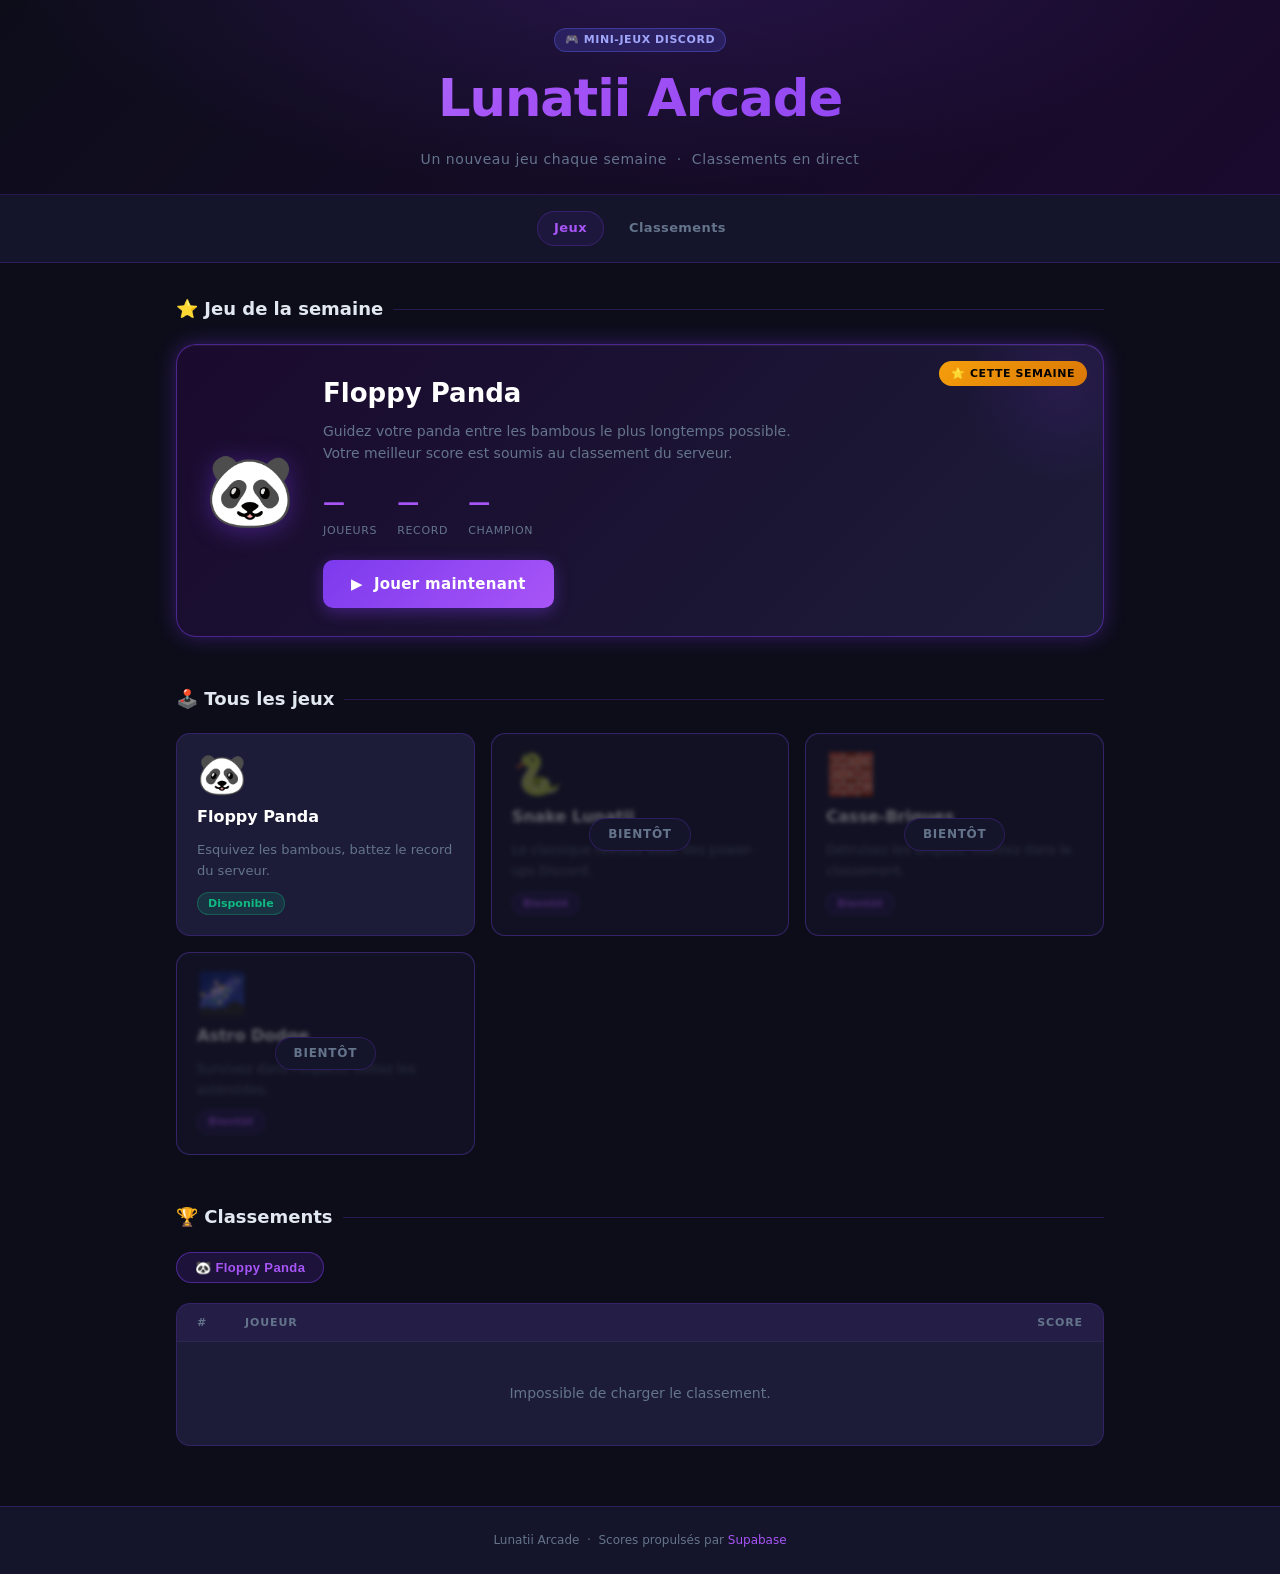
==== arcade/index.html @ 8558da73 "Initial commit — Lunatii Arcade + Floppy Panda" ====
<!DOCTYPE html>
<html lang="fr">
<head>
<meta charset="UTF-8">
<meta name="viewport" content="width=device-width, initial-scale=1.0">
<title>Lunatii Arcade</title>
<link rel="stylesheet" href="style.css">
</head>
<body>

<!-- Header -->
<header class="site-header">
  <div class="tagline-row">
    <span class="discord-badge">🎮 Mini-jeux Discord</span>
  </div>
  <h1 class="site-title">Lunatii Arcade</h1>
  <p class="site-subtitle">Un nouveau jeu chaque semaine &nbsp;·&nbsp; Classements en direct</p>
</header>

<!-- Nav -->
<nav class="site-nav">
  <a href="#jeux" class="nav-link active">Jeux</a>
  <a href="#classements" class="nav-link">Classements</a>
</nav>

<!-- Main -->
<main>

  <!-- Jeu de la semaine -->
  <section class="featured-section" id="jeux">
    <h2 class="section-title">⭐ Jeu de la semaine</h2>
    <div class="featured-card">
      <span class="featured-badge">⭐ Cette semaine</span>
      <div class="featured-emoji">🐼</div>
      <div class="featured-info">
        <h2>Floppy Panda</h2>
        <p>Guidez votre panda entre les bambous le plus longtemps possible.<br>
           Votre meilleur score est soumis au classement du serveur.</p>
        <div class="featured-stats">
          <div class="stat">
            <span class="stat-value" id="feat-players">—</span>
            <span class="stat-label">Joueurs</span>
          </div>
          <div class="stat">
            <span class="stat-value" id="feat-topscore">—</span>
            <span class="stat-label">Record</span>
          </div>
          <div class="stat">
            <span class="stat-value" id="feat-topplayer">—</span>
            <span class="stat-label">Champion</span>
          </div>
        </div>
        <a href="https://lunatii82.github.io/floppy-panda/" class="btn-play">▶&nbsp; Jouer maintenant</a>
      </div>
    </div>
  </section>

  <!-- Tous les jeux -->
  <section>
    <h2 class="section-title">🕹️ Tous les jeux</h2>
    <div class="games-grid">

      <a href="https://lunatii82.github.io/floppy-panda/" class="game-card">
        <span class="game-card-emoji">🐼</span>
        <span class="game-card-name">Floppy Panda</span>
        <span class="game-card-desc">Esquivez les bambous, battez le record du serveur.</span>
        <span class="game-card-tag new">Disponible</span>
      </a>

      <div class="game-card" style="cursor:default;">
        <span class="game-card-emoji">🐍</span>
        <span class="game-card-name">Snake Lunatii</span>
        <span class="game-card-desc">Le classique revisité avec des power-ups Discord.</span>
        <span class="game-card-tag">Bientôt</span>
        <div class="soon-overlay"><span class="soon-badge">BIENTÔT</span></div>
      </div>

      <div class="game-card" style="cursor:default;">
        <span class="game-card-emoji">🧱</span>
        <span class="game-card-name">Casse-Briques</span>
        <span class="game-card-desc">Détruisez les briques, montez dans le classement.</span>
        <span class="game-card-tag">Bientôt</span>
        <div class="soon-overlay"><span class="soon-badge">BIENTÔT</span></div>
      </div>

      <div class="game-card" style="cursor:default;">
        <span class="game-card-emoji">🌌</span>
        <span class="game-card-name">Astro Dodge</span>
        <span class="game-card-desc">Survivez dans l'espace, évitez les astéroïdes.</span>
        <span class="game-card-tag">Bientôt</span>
        <div class="soon-overlay"><span class="soon-badge">BIENTÔT</span></div>
      </div>

    </div>
  </section>

  <!-- Classements -->
  <section id="classements">
    <h2 class="section-title">🏆 Classements</h2>

    <div class="lb-tabs">
      <button class="lb-tab active" data-game="floppy-panda">🐼 Floppy Panda</button>
    </div>

    <div id="lb-floppy-panda" class="lb-panel active">
      <div class="lb-table">
        <div class="lb-row header">
          <span>#</span>
          <span>Joueur</span>
          <span style="text-align:right">Score</span>
        </div>
        <div id="lb-body-floppy-panda" class="lb-loading">Chargement</div>
      </div>
    </div>
  </section>

</main>

<!-- Footer -->
<footer class="site-footer">
  <p>Lunatii Arcade &nbsp;·&nbsp; Scores propulsés par <a href="https://supabase.com" target="_blank" rel="noopener">Supabase</a></p>
</footer>

<script>
const SUPABASE_URL = 'https://rqybsymsxjhblpmwwkod.supabase.co';
const SUPABASE_KEY = 'sb_publishable_Kzg89oIvbVe3VKbV9efA6g_Ip-4mFuH';

const myPseudo = localStorage.getItem('flappypanda_pseudo') || '';

// Tab switching
document.querySelectorAll('.lb-tab').forEach(tab => {
  tab.addEventListener('click', () => {
    document.querySelectorAll('.lb-tab').forEach(t => t.classList.remove('active'));
    document.querySelectorAll('.lb-panel').forEach(p => p.classList.remove('active'));
    tab.classList.add('active');
    document.getElementById('lb-' + tab.dataset.game).classList.add('active');
  });
});

const MEDALS = ['🥇', '🥈', '🥉'];

function rankClass(i) {
  if (i === 0) return 'r1';
  if (i === 1) return 'r2';
  if (i === 2) return 'r3';
  return 'num';
}

function renderLeaderboard(game, rows) {
  const body = document.getElementById('lb-body-' + game);
  if (!rows || rows.length === 0) {
    body.className = 'lb-empty';
    body.textContent = 'Aucun score enregistré. Soyez le premier ! 🎮';
    return;
  }
  body.className = '';
  body.innerHTML = rows.map((r, i) => `
    <div class="lb-row">
      <span class="lb-rank ${rankClass(i)}">${MEDALS[i] || (i + 1) + '.'}</span>
      <span class="lb-pseudo">
        ${escHtml(r.pseudo)}
        ${r.pseudo === myPseudo ? '<span>Vous</span>' : ''}
      </span>
      <span class="lb-score">${r.score}</span>
    </div>
  `).join('');
}

function escHtml(str) {
  return str.replace(/&/g,'&amp;').replace(/</g,'&lt;').replace(/>/g,'&gt;').replace(/"/g,'&quot;');
}

async function loadLeaderboard(game, limit = 10) {
  try {
    const res = await fetch(
      `${SUPABASE_URL}/rest/v1/scores?jeu=eq.${game}&order=score.desc&limit=${limit}&select=pseudo,score`,
      { headers: { 'apikey': SUPABASE_KEY, 'Authorization': `Bearer ${SUPABASE_KEY}` } }
    );
    if (!res.ok) throw new Error();
    const data = await res.json();
    renderLeaderboard(game, data);
    return data;
  } catch(_) {
    const body = document.getElementById('lb-body-' + game);
    body.className = 'lb-empty';
    body.textContent = 'Impossible de charger le classement.';
    return [];
  }
}

async function loadFeaturedStats() {
  try {
    const res = await fetch(
      `${SUPABASE_URL}/rest/v1/scores?jeu=eq.floppy-panda&order=score.desc&limit=100&select=pseudo,score`,
      { headers: { 'apikey': SUPABASE_KEY, 'Authorization': `Bearer ${SUPABASE_KEY}` } }
    );
    if (!res.ok) return;
    const data = await res.json();
    if (data.length === 0) return;

    // Unique players
    const uniquePlayers = new Set(data.map(r => r.pseudo)).size;
    document.getElementById('feat-players').textContent = uniquePlayers;
    document.getElementById('feat-topscore').textContent = data[0].score;
    document.getElementById('feat-topplayer').textContent = data[0].pseudo;
  } catch(_) {}
}

// Load everything
loadLeaderboard('floppy-panda', 10);
loadFeaturedStats();
</script>
</body>
</html>
---- arcade/style.css ----
/* ===== Reset & Base ===== */
*, *::before, *::after { margin: 0; padding: 0; box-sizing: border-box; }

:root {
  --bg:        #0d0d1a;
  --surface:   #14142a;
  --card:      #1c1c38;
  --accent:    #7c3aed;
  --accent2:   #a855f7;
  --gold:      #f59e0b;
  --green:     #10b981;
  --text:      #e2e8f0;
  --muted:     #64748b;
  --border:    rgba(124,58,237,0.25);
  --glow:      0 0 20px rgba(124,58,237,0.35);
  --radius:    14px;
}

html { scroll-behavior: smooth; }

body {
  background: var(--bg);
  color: var(--text);
  font-family: 'Segoe UI', system-ui, Arial, sans-serif;
  line-height: 1.6;
  min-height: 100vh;
}

/* ===== Header ===== */
.site-header {
  background: linear-gradient(135deg, #0d0d1a 0%, #1a0a2e 100%);
  border-bottom: 1px solid var(--border);
  padding: 28px 24px 24px;
  text-align: center;
  position: relative;
  overflow: hidden;
}
.site-header::before {
  content: '';
  position: absolute;
  inset: 0;
  background: radial-gradient(ellipse at 50% -20%, rgba(124,58,237,0.18) 0%, transparent 70%);
  pointer-events: none;
}
.site-header .tagline-row {
  display: flex;
  align-items: center;
  justify-content: center;
  gap: 10px;
  margin-bottom: 6px;
}
.site-header .discord-badge {
  background: rgba(88,101,242,0.2);
  border: 1px solid rgba(88,101,242,0.4);
  color: #a5b4fc;
  font-size: 11px;
  font-weight: 600;
  padding: 2px 10px;
  border-radius: 20px;
  letter-spacing: 0.05em;
  text-transform: uppercase;
}
.site-title {
  font-size: clamp(2rem, 6vw, 3.2rem);
  font-weight: 900;
  letter-spacing: -0.02em;
  background: linear-gradient(135deg, #c4b5fd 0%, #a855f7 40%, #7c3aed 100%);
  -webkit-background-clip: text;
  -webkit-text-fill-color: transparent;
  background-clip: text;
  margin-bottom: 8px;
}
.site-subtitle {
  color: var(--muted);
  font-size: 14px;
  letter-spacing: 0.04em;
}

/* ===== Navigation ===== */
.site-nav {
  display: flex;
  justify-content: center;
  gap: 8px;
  padding: 16px 24px;
  background: var(--surface);
  border-bottom: 1px solid var(--border);
  flex-wrap: wrap;
}
.nav-link {
  color: var(--muted);
  text-decoration: none;
  font-size: 13px;
  font-weight: 600;
  padding: 6px 16px;
  border-radius: 20px;
  border: 1px solid transparent;
  transition: all 0.2s;
  letter-spacing: 0.03em;
}
.nav-link:hover, .nav-link.active {
  color: var(--accent2);
  border-color: var(--border);
  background: rgba(124,58,237,0.1);
}

/* ===== Main layout ===== */
main {
  max-width: 960px;
  margin: 0 auto;
  padding: 32px 16px 60px;
  display: flex;
  flex-direction: column;
  gap: 48px;
}

/* ===== Section titles ===== */
.section-title {
  font-size: 18px;
  font-weight: 800;
  color: var(--text);
  margin-bottom: 20px;
  display: flex;
  align-items: center;
  gap: 10px;
}
.section-title::after {
  content: '';
  flex: 1;
  height: 1px;
  background: var(--border);
}

/* ===== Featured game ===== */
.featured-section {}

.featured-card {
  background: linear-gradient(135deg, #1a0a2e 0%, #1c1c38 100%);
  border: 1px solid rgba(124,58,237,0.5);
  border-radius: 20px;
  padding: 28px;
  display: flex;
  gap: 28px;
  align-items: center;
  box-shadow: var(--glow), inset 0 1px 0 rgba(255,255,255,0.05);
  position: relative;
  overflow: hidden;
}
.featured-card::before {
  content: '';
  position: absolute;
  top: -60px; right: -60px;
  width: 200px; height: 200px;
  background: radial-gradient(circle, rgba(124,58,237,0.12) 0%, transparent 70%);
  pointer-events: none;
}
.featured-badge {
  position: absolute;
  top: 16px; right: 16px;
  background: linear-gradient(135deg, var(--gold), #d97706);
  color: #000;
  font-size: 11px;
  font-weight: 800;
  padding: 4px 12px;
  border-radius: 20px;
  letter-spacing: 0.05em;
  text-transform: uppercase;
}
.featured-emoji {
  font-size: 72px;
  line-height: 1;
  flex-shrink: 0;
  filter: drop-shadow(0 4px 12px rgba(124,58,237,0.4));
}
.featured-info { flex: 1; }
.featured-info h2 {
  font-size: 26px;
  font-weight: 900;
  color: #fff;
  margin-bottom: 6px;
}
.featured-info p {
  color: var(--muted);
  font-size: 14px;
  margin-bottom: 20px;
  line-height: 1.6;
}
.featured-stats {
  display: flex;
  gap: 20px;
  margin-bottom: 20px;
  flex-wrap: wrap;
}
.stat {
  display: flex;
  flex-direction: column;
  gap: 2px;
}
.stat-value {
  font-size: 22px;
  font-weight: 800;
  color: var(--accent2);
}
.stat-label {
  font-size: 11px;
  color: var(--muted);
  text-transform: uppercase;
  letter-spacing: 0.06em;
}
.btn-play {
  display: inline-flex;
  align-items: center;
  gap: 8px;
  background: linear-gradient(135deg, var(--accent), var(--accent2));
  color: #fff;
  text-decoration: none;
  font-size: 15px;
  font-weight: 700;
  padding: 12px 28px;
  border-radius: 10px;
  transition: all 0.2s;
  box-shadow: 0 4px 16px rgba(124,58,237,0.4);
  letter-spacing: 0.02em;
}
.btn-play:hover {
  transform: translateY(-2px);
  box-shadow: 0 6px 24px rgba(124,58,237,0.55);
}
.btn-play:active { transform: translateY(0); }

/* ===== Game grid ===== */
.games-grid {
  display: grid;
  grid-template-columns: repeat(auto-fill, minmax(240px, 1fr));
  gap: 16px;
}
.game-card {
  background: var(--card);
  border: 1px solid var(--border);
  border-radius: var(--radius);
  padding: 20px;
  text-decoration: none;
  color: inherit;
  display: flex;
  flex-direction: column;
  gap: 10px;
  transition: all 0.2s;
  position: relative;
  overflow: hidden;
}
.game-card:hover {
  border-color: rgba(124,58,237,0.6);
  transform: translateY(-3px);
  box-shadow: var(--glow);
}
.game-card-emoji { font-size: 40px; line-height: 1; }
.game-card-name { font-size: 16px; font-weight: 700; color: #fff; }
.game-card-desc { font-size: 13px; color: var(--muted); }
.game-card-tag {
  display: inline-block;
  background: rgba(124,58,237,0.15);
  color: var(--accent2);
  border: 1px solid rgba(124,58,237,0.3);
  font-size: 11px;
  font-weight: 600;
  padding: 2px 10px;
  border-radius: 20px;
  align-self: flex-start;
}
.game-card-tag.new { background: rgba(16,185,129,0.15); color: var(--green); border-color: rgba(16,185,129,0.3); }
.soon-overlay {
  position: absolute;
  inset: 0;
  background: rgba(13,13,26,0.65);
  display: flex;
  align-items: center;
  justify-content: center;
  border-radius: var(--radius);
  backdrop-filter: blur(2px);
}
.soon-badge {
  background: var(--surface);
  border: 1px solid var(--border);
  color: var(--muted);
  font-size: 12px;
  font-weight: 700;
  padding: 6px 18px;
  border-radius: 20px;
  letter-spacing: 0.06em;
}

/* ===== Leaderboard ===== */
.leaderboard-section {}
.lb-tabs {
  display: flex;
  gap: 8px;
  margin-bottom: 20px;
  flex-wrap: wrap;
}
.lb-tab {
  background: var(--card);
  border: 1px solid var(--border);
  color: var(--muted);
  font-size: 13px;
  font-weight: 600;
  padding: 7px 18px;
  border-radius: 20px;
  cursor: pointer;
  transition: all 0.2s;
  letter-spacing: 0.03em;
}
.lb-tab.active {
  background: rgba(124,58,237,0.15);
  border-color: rgba(124,58,237,0.5);
  color: var(--accent2);
}
.lb-panel { display: none; }
.lb-panel.active { display: block; }

.lb-table {
  background: var(--card);
  border: 1px solid var(--border);
  border-radius: var(--radius);
  overflow: hidden;
}
.lb-row {
  display: grid;
  grid-template-columns: 48px 1fr auto;
  align-items: center;
  padding: 14px 20px;
  border-bottom: 1px solid rgba(255,255,255,0.04);
  transition: background 0.15s;
}
.lb-row:last-child { border-bottom: none; }
.lb-row:hover { background: rgba(255,255,255,0.03); }
.lb-row.header {
  background: rgba(124,58,237,0.08);
  padding: 10px 20px;
  font-size: 11px;
  font-weight: 700;
  color: var(--muted);
  text-transform: uppercase;
  letter-spacing: 0.08em;
}
.lb-rank {
  font-size: 18px;
  font-weight: 900;
  text-align: center;
}
.lb-rank.r1 { color: var(--gold); }
.lb-rank.r2 { color: #94a3b8; }
.lb-rank.r3 { color: #cd7c4a; }
.lb-rank.num { font-size: 14px; color: var(--muted); }
.lb-pseudo {
  font-size: 15px;
  font-weight: 600;
  color: var(--text);
}
.lb-pseudo span {
  display: inline-block;
  font-size: 10px;
  font-weight: 600;
  background: rgba(16,185,129,0.15);
  color: var(--green);
  border: 1px solid rgba(16,185,129,0.3);
  padding: 1px 7px;
  border-radius: 10px;
  margin-left: 8px;
  vertical-align: middle;
}
.lb-score {
  font-size: 20px;
  font-weight: 900;
  color: var(--accent2);
  text-align: right;
}
.lb-empty {
  padding: 40px 20px;
  text-align: center;
  color: var(--muted);
  font-size: 14px;
}
.lb-loading {
  padding: 30px 20px;
  text-align: center;
  color: var(--muted);
  font-size: 13px;
}
.lb-loading::after {
  content: '';
  display: inline-block;
  width: 16px; height: 16px;
  border: 2px solid var(--border);
  border-top-color: var(--accent2);
  border-radius: 50%;
  animation: spin 0.8s linear infinite;
  margin-left: 8px;
  vertical-align: middle;
}
@keyframes spin { to { transform: rotate(360deg); } }

/* ===== Footer ===== */
.site-footer {
  text-align: center;
  padding: 24px;
  border-top: 1px solid var(--border);
  color: var(--muted);
  font-size: 12px;
  background: var(--surface);
}
.site-footer a { color: var(--accent2); text-decoration: none; }
.site-footer a:hover { text-decoration: underline; }

/* ===== Responsive ===== */
@media (max-width: 600px) {
  .featured-card { flex-direction: column; text-align: center; padding: 24px 20px; }
  .featured-emoji { font-size: 56px; }
  .featured-stats { justify-content: center; }
  .btn-play { width: 100%; justify-content: center; }
  .featured-badge { top: 12px; right: 12px; }
  .lb-row { grid-template-columns: 40px 1fr auto; padding: 12px 14px; }
  main { padding: 24px 12px 48px; gap: 36px; }
}
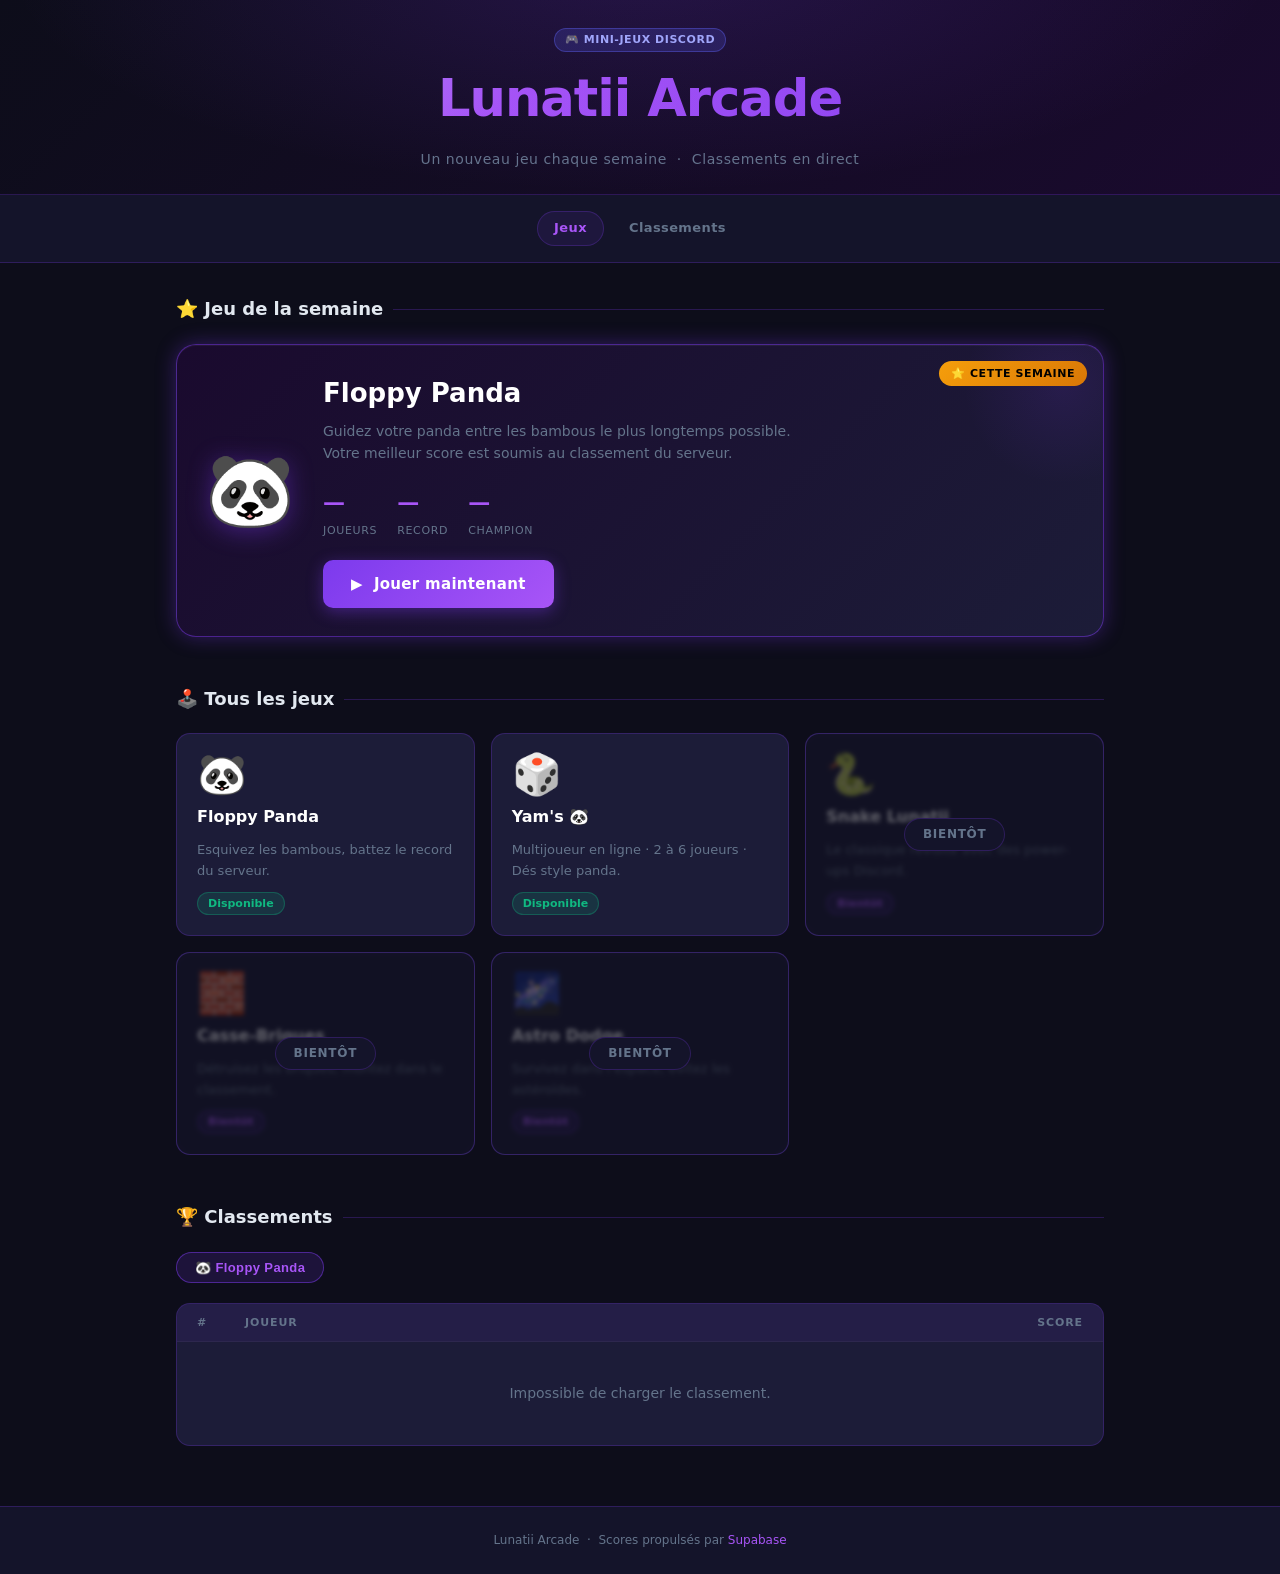
==== commit b40a2ea7: "Ajoute le Yam's multijoueur en ligne (2 à 6 joueurs) Co-Authored-By: Claude Sonnet 4.6 <noreply@anth" ====
--- a/arcade/index.html
+++ b/arcade/index.html
@@ -50,7 +50,7 @@
             <span class="stat-label">Champion</span>
           </div>
         </div>
-        <a href="https://lunatii82.github.io/floppy-panda/" class="btn-play">▶&nbsp; Jouer maintenant</a>
+        <a href="https://lunatii82.github.io/Weekly-game/floppy-panda/" class="btn-play">▶&nbsp; Jouer maintenant</a>
       </div>
     </div>
   </section>
@@ -60,10 +60,17 @@
     <h2 class="section-title">🕹️ Tous les jeux</h2>
     <div class="games-grid">
 
-      <a href="https://lunatii82.github.io/floppy-panda/" class="game-card">
+      <a href="https://lunatii82.github.io/Weekly-game/floppy-panda/" class="game-card">
         <span class="game-card-emoji">🐼</span>
         <span class="game-card-name">Floppy Panda</span>
         <span class="game-card-desc">Esquivez les bambous, battez le record du serveur.</span>
+        <span class="game-card-tag new">Disponible</span>
+      </a>
+
+      <a href="https://lunatii82.github.io/Weekly-game/yams/" class="game-card">
+        <span class="game-card-emoji">🎲</span>
+        <span class="game-card-name">Yam's 🐼</span>
+        <span class="game-card-desc">Multijoueur en ligne · 2 à 6 joueurs · Dés style panda.</span>
         <span class="game-card-tag new">Disponible</span>
       </a>
 
@@ -124,6 +131,7 @@
 <script>
 const SUPABASE_URL = 'https://rqybsymsxjhblpmwwkod.supabase.co';
 const SUPABASE_KEY = 'sb_publishable_Kzg89oIvbVe3VKbV9efA6g_Ip-4mFuH';
+const VERSION      = 'v1.1';
 
 const myPseudo = localStorage.getItem('flappypanda_pseudo') || '';
 
@@ -150,7 +158,7 @@
   const body = document.getElementById('lb-body-' + game);
   if (!rows || rows.length === 0) {
     body.className = 'lb-empty';
-    body.textContent = 'Aucun score enregistré. Soyez le premier ! 🎮';
+    body.textContent = 'Aucun score pour cette semaine. Soyez le premier ! 🎮';
     return;
   }
   body.className = '';
@@ -173,7 +181,7 @@
 async function loadLeaderboard(game, limit = 10) {
   try {
     const res = await fetch(
-      `${SUPABASE_URL}/rest/v1/scores?jeu=eq.${game}&order=score.desc&limit=${limit}&select=pseudo,score`,
+      `${SUPABASE_URL}/rest/v1/scores?jeu=eq.${game}&version=eq.${VERSION}&order=score.desc&limit=${limit}&select=pseudo,score`,
       { headers: { 'apikey': SUPABASE_KEY, 'Authorization': `Bearer ${SUPABASE_KEY}` } }
     );
     if (!res.ok) throw new Error();
@@ -191,14 +199,13 @@
 async function loadFeaturedStats() {
   try {
     const res = await fetch(
-      `${SUPABASE_URL}/rest/v1/scores?jeu=eq.floppy-panda&order=score.desc&limit=100&select=pseudo,score`,
+      `${SUPABASE_URL}/rest/v1/scores?jeu=eq.floppy-panda&version=eq.${VERSION}&order=score.desc&limit=100&select=pseudo,score`,
       { headers: { 'apikey': SUPABASE_KEY, 'Authorization': `Bearer ${SUPABASE_KEY}` } }
     );
     if (!res.ok) return;
     const data = await res.json();
     if (data.length === 0) return;
 
-    // Unique players
     const uniquePlayers = new Set(data.map(r => r.pseudo)).size;
     document.getElementById('feat-players').textContent = uniquePlayers;
     document.getElementById('feat-topscore').textContent = data[0].score;
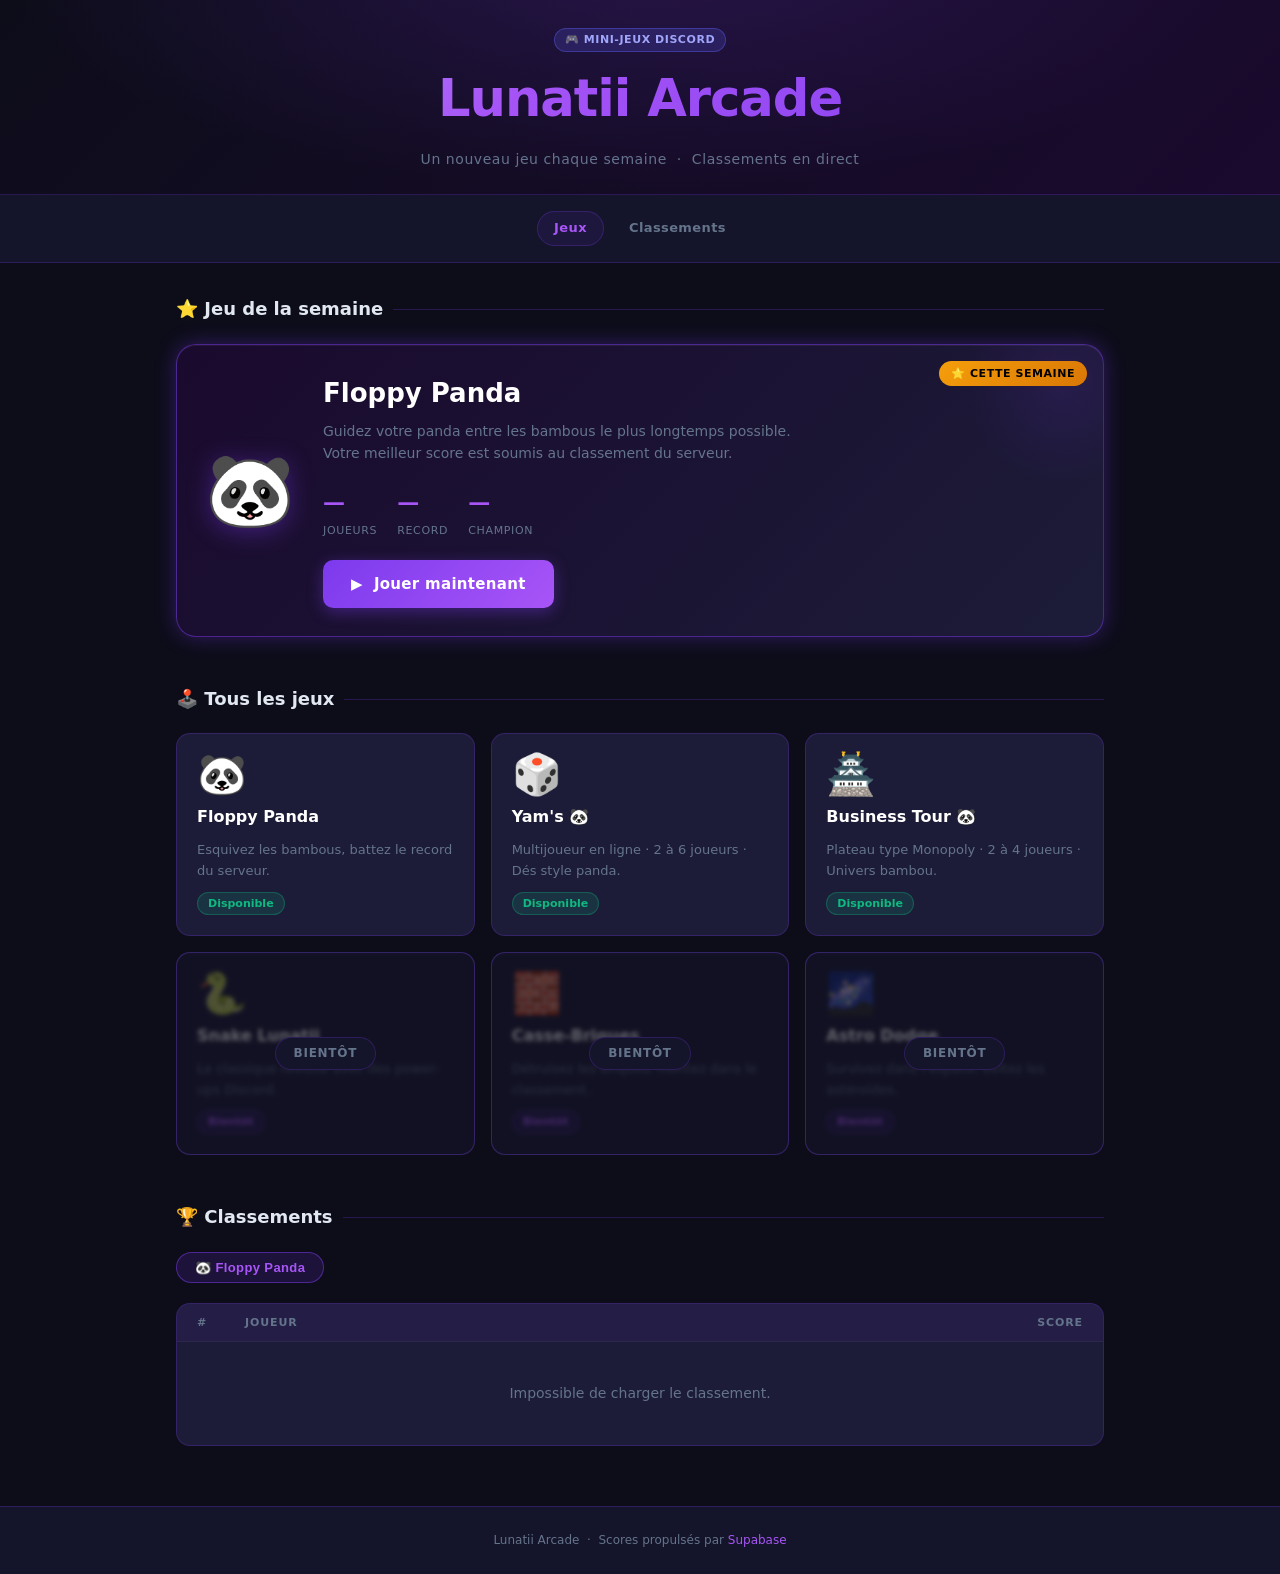
==== commit 8d480d3a: "Ajoute Business Tour 🐼 (plateau multijoueur 2 à 4 joueurs) Jeu type Monopoly thème panda/bambou avec" ====
--- a/arcade/index.html
+++ b/arcade/index.html
@@ -74,6 +74,13 @@
         <span class="game-card-tag new">Disponible</span>
       </a>
 
+      <a href="https://lunatii82.github.io/Weekly-game/business-tour/" class="game-card">
+        <span class="game-card-emoji">🏯</span>
+        <span class="game-card-name">Business Tour 🐼</span>
+        <span class="game-card-desc">Plateau type Monopoly · 2 à 4 joueurs · Univers bambou.</span>
+        <span class="game-card-tag new">Disponible</span>
+      </a>
+
       <div class="game-card" style="cursor:default;">
         <span class="game-card-emoji">🐍</span>
         <span class="game-card-name">Snake Lunatii</span>
